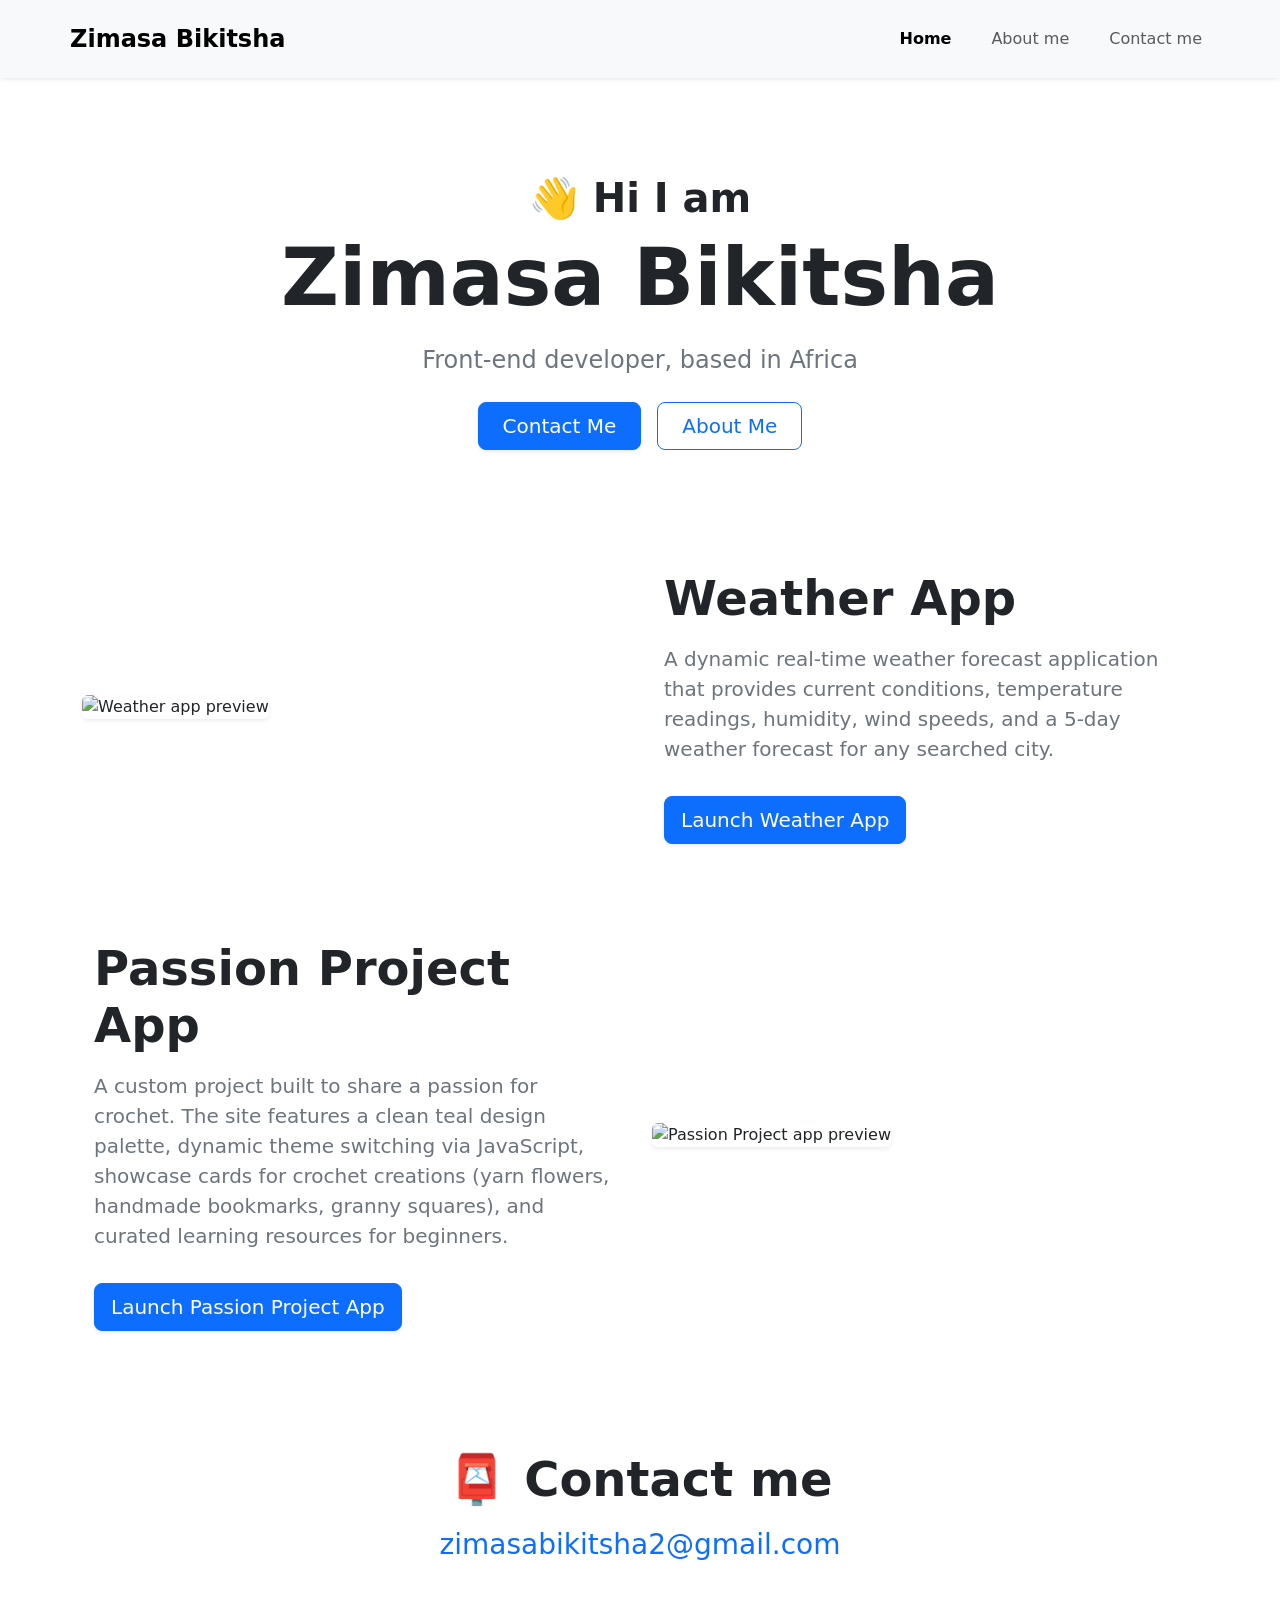
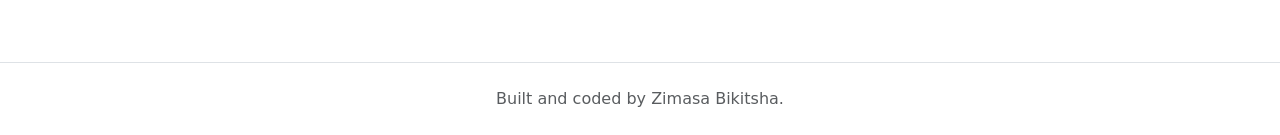
==== index.html @ f8708f34 "created index.html file" ====
<!DOCTYPE html>
<html lang="en">
  <head>
    <title>Zimasa Bikitsha - Front-End Developer</title>
    <meta charset="UTF-8" />
    <meta name="viewport" content="width=device-width, initial-scale=1.0" />
    <link
      href="https://cdn.jsdelivr.net/npm/bootstrap@5.3.2/dist/css/bootstrap.min.css"
      rel="stylesheet"
    />
    <link href="src/style.css" rel="stylesheet" type="text/css" />
  </head>

  <body>
    <header class="bg-light shadow-sm">
      <nav class="navbar navbar-expand-lg navbar-light container py-3">
        <a class="navbar-brand fw-bold fs-4 me-auto" href="index.html"
          >Zimasa Bikitsha</a
        >
        <div class="navbar-nav d-flex flex-row gap-4">
          <a class="nav-link active fw-semibold" href="index.html">Home</a>
          <a class="nav-link text-muted" href="about.html">About me</a>
          <a class="nav-link text-muted" href="#contact">Contact me</a>
        </div>
      </nav>
    </header>

    <main class="container py-5">
      <section class="hero text-center py-5">
        <h2 class="display-6 fw-bold mb-2">👋 Hi I am</h2>
        <h1 class="display-1 fw-bold text-dark mb-3">Zimasa Bikitsha</h1>
        <p class="subtitle fs-4 text-secondary mb-4">
          Front-end developer, based in Africa
        </p>

        <div class="d-flex justify-content-center gap-3 mt-4">
          <a class="btn btn-primary btn-lg px-4 shadow-sm" href="#contact">
            Contact Me
          </a>
          <a class="btn btn-outline-primary btn-lg px-4" href="about.html">
            About Me
          </a>
        </div>
      </section>

      <section class="projects my-5">
        <div class="row align-items-center my-5 py-4">
          <div class="col-md-6 mb-4 mb-md-0">
            <img
              src="images/weather.png"
              alt="Weather app preview"
              class="img-fluid rounded shadow-sm"
            />
          </div>
          <div class="col-md-6 px-md-4">
            <h2 class="display-5 fw-bold mb-3">Weather App</h2>
            <p class="text-secondary lead">
              A dynamic real-time weather forecast application that provides
              current conditions, temperature readings, humidity, wind speeds,
              and a 5-day weather forecast for any searched city.
            </p>
            <a
              href="https://weatherbyvirtue.netlify.app/"
              class="btn btn-primary btn-lg mt-3 shadow-sm"
              >Launch Weather App</a
            >
          </div>
        </div>

        <div class="row align-items-center my-5 py-4 flex-md-row-reverse">
          <div class="col-md-6 mb-4 mb-md-0">
            <img
              src="images/passion.png"
              alt="Passion Project app preview"
              class="img-fluid rounded shadow-sm"
            />
          </div>
          <div class="col-md-6 px-md-4">
            <h2 class="display-5 fw-bold mb-3">Passion Project App</h2>
            <p class="text-secondary lead">
              A custom project built to share a passion for crochet. The site
              features a clean teal design palette, dynamic theme switching via
              JavaScript, showcase cards for crochet creations (yarn flowers,
              handmade bookmarks, granny squares), and curated learning
              resources for beginners.
            </p>
            <a
              href="https://www.shecodes.io/projects/2812977"
              class="btn btn-primary btn-lg mt-3 shadow-sm"
              >Launch Passion Project App</a
            >
          </div>
        </div>
      </section>

      <!-- Contact Section -->
      <section id="contact" class="contact-section text-center py-5">
        <h2 class="display-5 fw-bold mb-3">📮 Contact me</h2>
        <a
          class="email-link fs-3 text-decoration-none"
          href="mailto:zimasabikitsha2@gmail.com"
        >
          zimasabikitsha2@gmail.com
        </a>
      </section>
    </main>

    <footer class="text-center py-4 border-top">
      <p class="text-muted m-0">Built and coded by Zimasa Bikitsha.</p>
    </footer>
  </body>
</html>
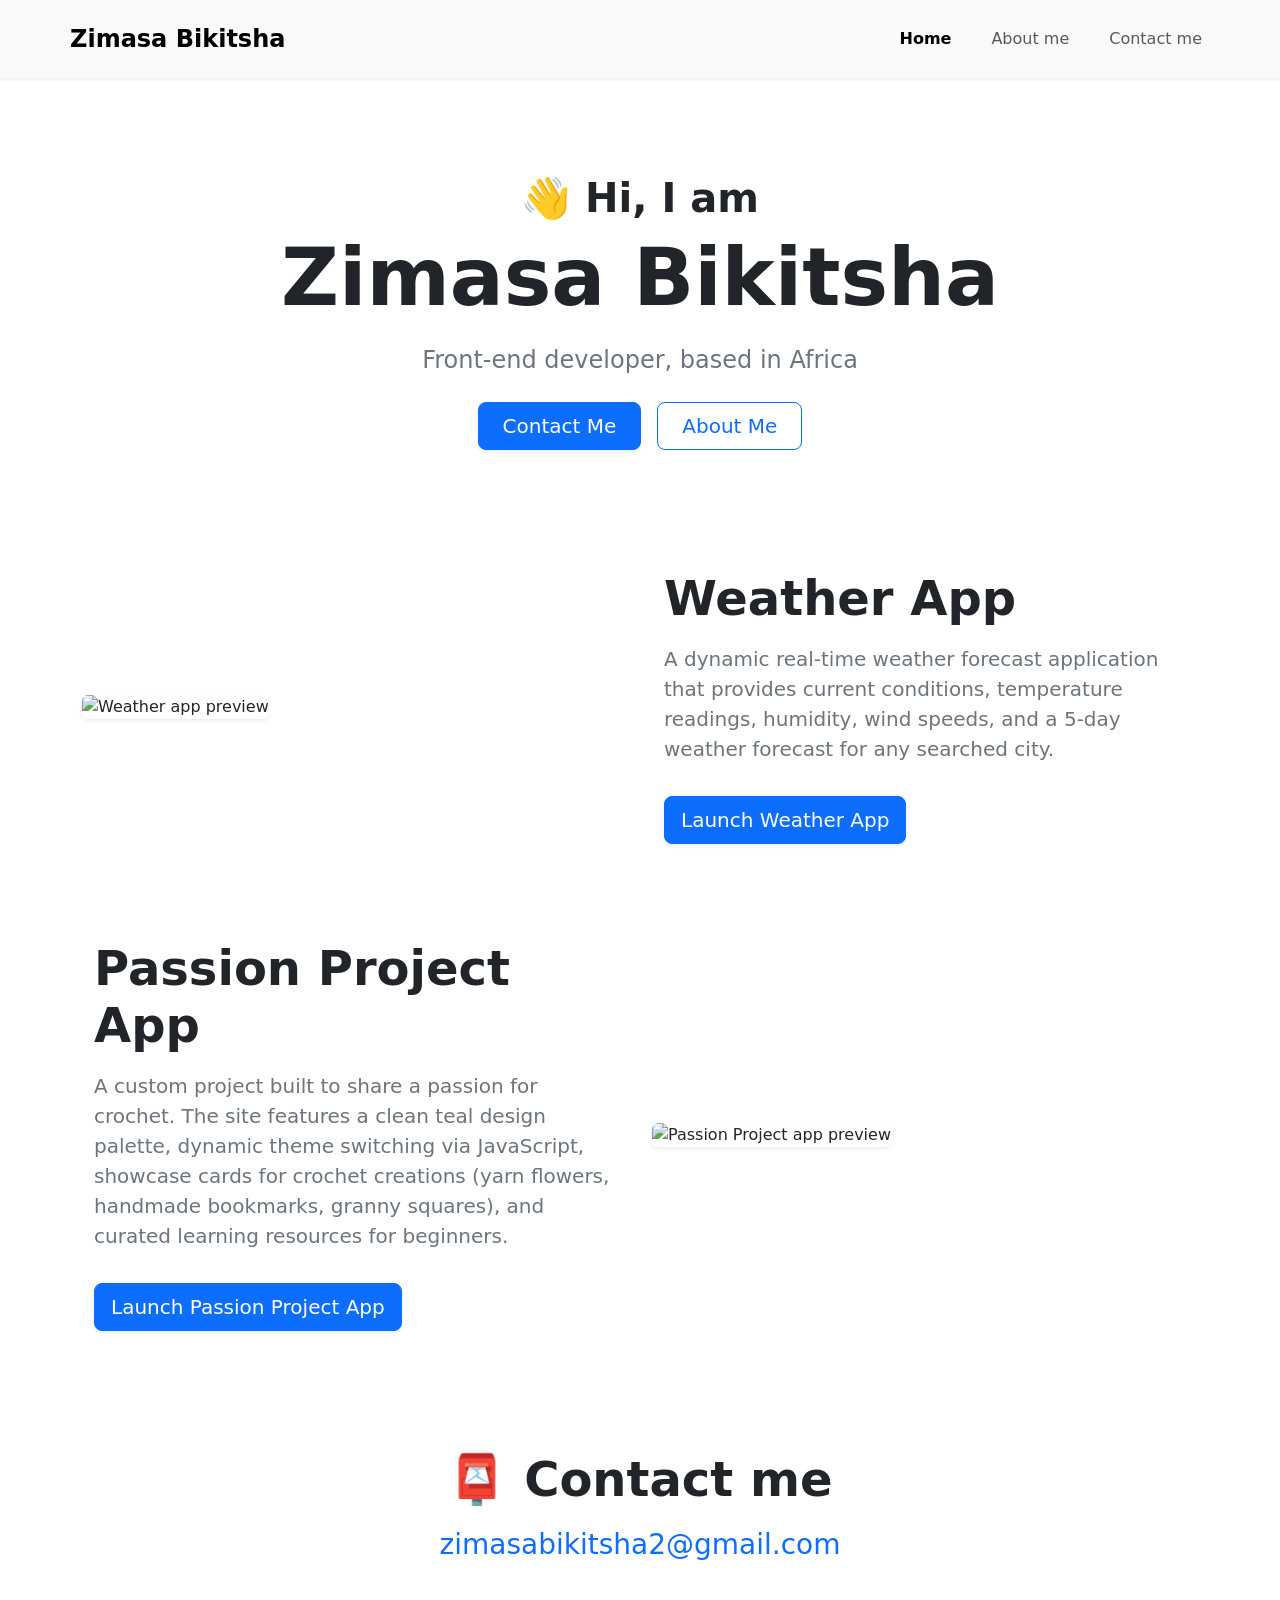
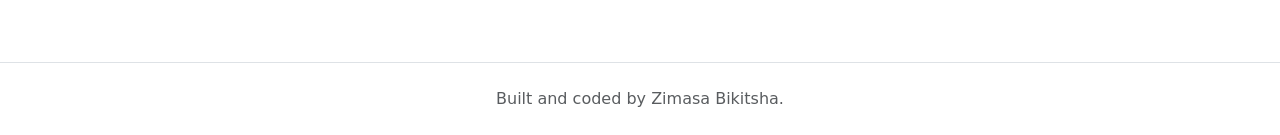
==== commit b58946c5: "Changed h2" ====
--- a/index.html
+++ b/index.html
@@ -27,7 +27,7 @@
 
     <main class="container py-5">
       <section class="hero text-center py-5">
-        <h2 class="display-6 fw-bold mb-2">👋 Hi I am</h2>
+        <h2 class="display-6 fw-bold mb-2">👋 Hi, I am</h2>
         <h1 class="display-1 fw-bold text-dark mb-3">Zimasa Bikitsha</h1>
         <p class="subtitle fs-4 text-secondary mb-4">
           Front-end developer, based in Africa
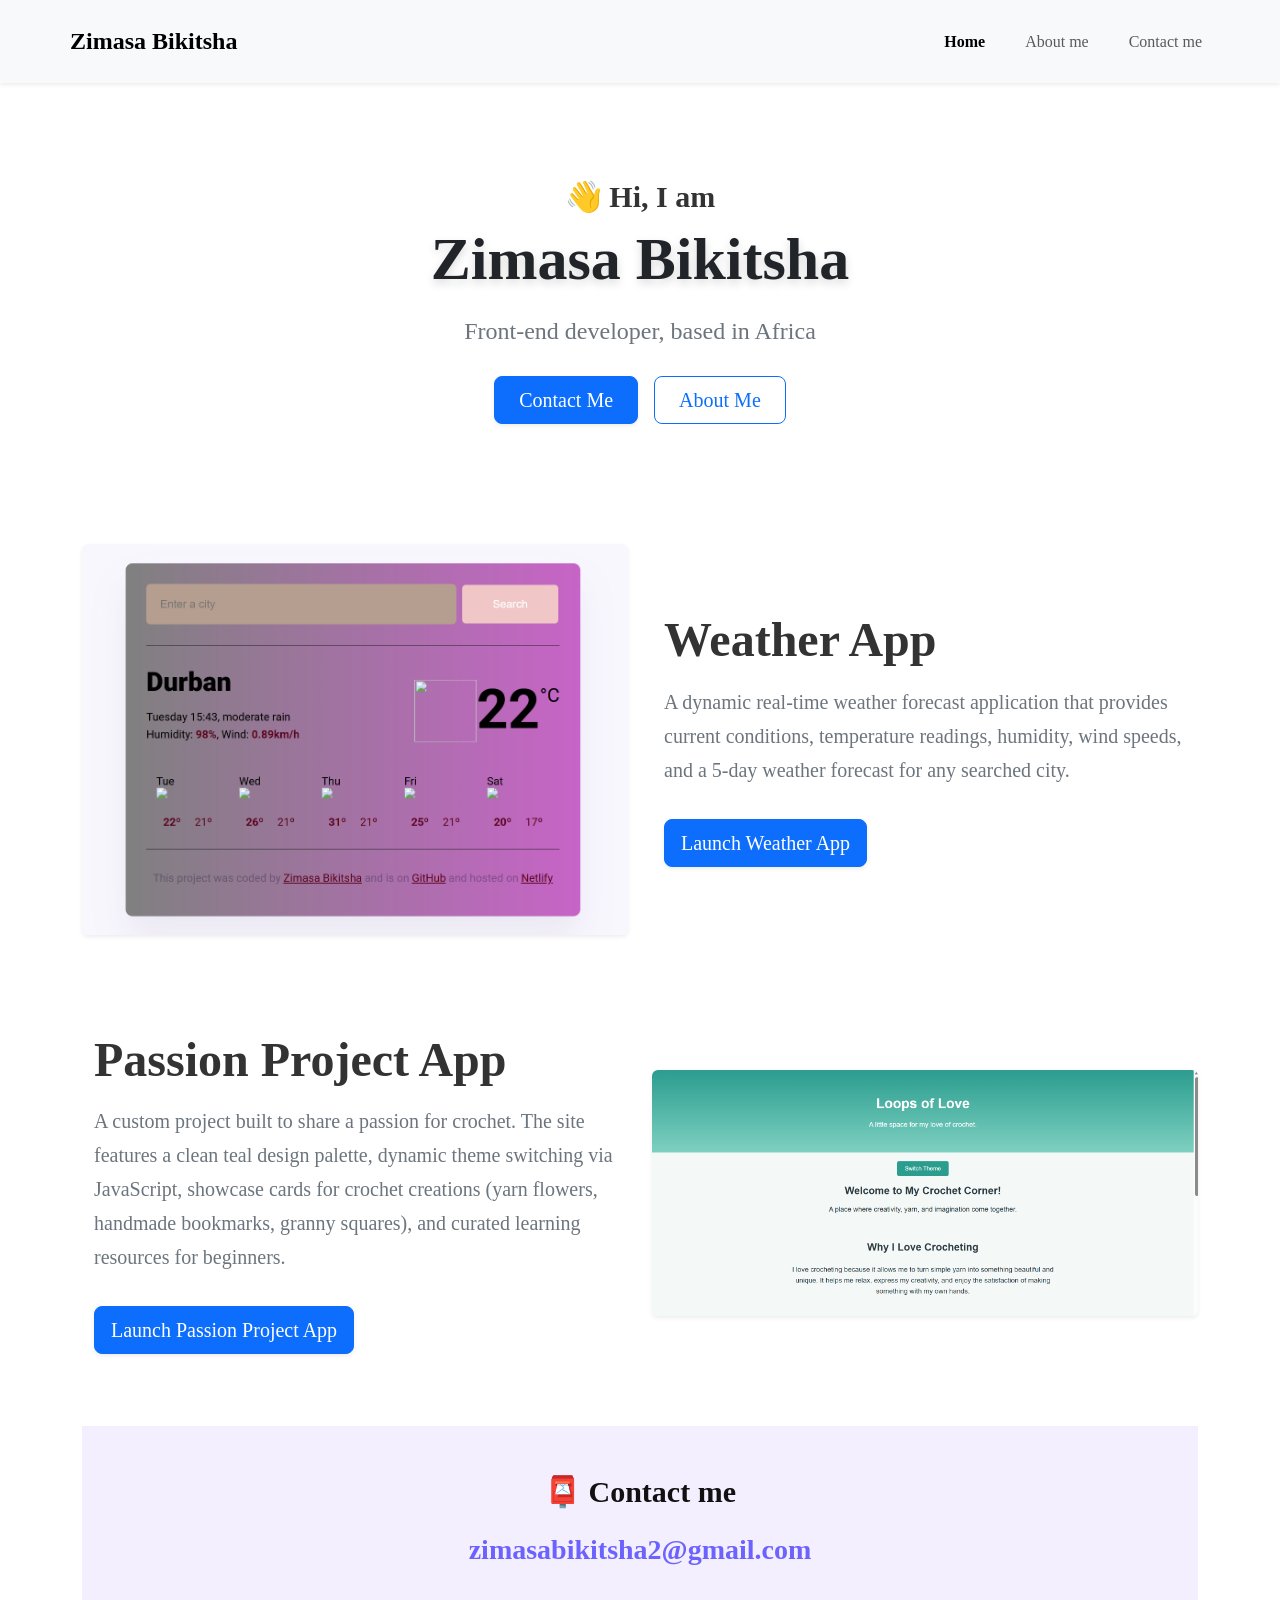
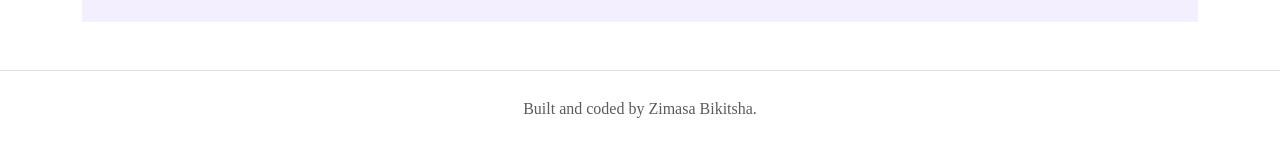
==== commit e9b9abb3: "edit index.html" ====
--- a/index.html
+++ b/index.html
@@ -4,6 +4,16 @@
     <title>Zimasa Bikitsha - Front-End Developer</title>
     <meta charset="UTF-8" />
     <meta name="viewport" content="width=device-width, initial-scale=1.0" />
+    <meta
+      name="description"
+      content="Explore the portfolio of Zimasa Bikitsha, an aspiring front-end developer based in Johannesburg, South Africa. Discover web development projects and skills."
+    />
+
+    <meta name="author" content="Zimasa Bikitsha" />
+    <meta
+      name="robots"
+      content="index, follow"
+    />
     <link
       href="https://cdn.jsdelivr.net/npm/bootstrap@5.3.2/dist/css/bootstrap.min.css"
       rel="stylesheet"
@@ -17,17 +27,24 @@
         <a class="navbar-brand fw-bold fs-4 me-auto" href="index.html"
           >Zimasa Bikitsha</a
         >
-        <div class="navbar-nav d-flex flex-row gap-4">
-          <a class="nav-link active fw-semibold" href="index.html">Home</a>
+      
+        <button class="navbar-toggler" type="button" data-bs-toggle="collapse" data-bs-target="#mainNavigation"aria-controls="mainNavigation"
+          aria-expanded="false"
+          aria-label="Toggle navigation">
+          <span class="navbar-toggler-icon"></span>
+        </button>
+        <div class="collapse navbar-collapse justify-content-end" id="mainNavigation">
+          <div class="navbar-nav gap-lg-4">
+          <a class="nav-link active fw-semibold" aria-current="page" href="index.html">Home</a>
           <a class="nav-link text-muted" href="about.html">About me</a>
           <a class="nav-link text-muted" href="#contact">Contact me</a>
         </div>
       </nav>
     </header>
 
-    <main class="container py-5">
+    <main class="container py-4 py-md-5">
       <section class="hero text-center py-5">
-        <h2 class="display-6 fw-bold mb-2">👋 Hi, I am</h2>
+        <h2 class="h3 fw-bold mb-2">👋 Hi, I am</h2>
         <h1 class="display-1 fw-bold text-dark mb-3">Zimasa Bikitsha</h1>
         <p class="subtitle fs-4 text-secondary mb-4">
           Front-end developer, based in Africa
--- a/src/style.css
+++ b/src/style.css
@@ -0,0 +1,233 @@
+:root {
+  --primary-color: #6c63ff;
+  --secondary-color: #ff6584;
+  --tertiary-color: #2a9d8f;
+  --background-color: #ffffff;
+  --card-background: #f4efff;
+  --page-shadow: 0 4px 10px rgba(0, 0, 0, 0.15);
+}
+
+
+* {
+  box-sizing: border-box;
+}
+
+body {
+  margin: 0;
+  background-color: var(--background-color);
+  font-family: Georgia, serif;
+  color: #333333;
+  line-height: 1.7;
+}
+
+
+
+.navigation {
+  display: flex;
+  justify-content: flex-end;
+  gap: 30px;
+  padding: 20px 8%;
+}
+
+.navigation a {
+  color: var(--primary-color);
+  text-decoration: none;
+  font-weight: bold;
+}
+
+.navigation a:hover {
+  color: var(--secondary-color);
+  text-decoration: underline;
+}
+
+
+.hero,
+.about-hero {
+  text-align: center;
+  padding: 60px 20px;
+}
+
+.hero h2 {
+  font-size: 30px;
+  margin-bottom: 5px;
+}
+
+.hero h1,
+.about-hero h1 {
+  font-size: clamp(35px, 6vw, 60px);
+  color: #111111;
+  margin: 0;
+  text-shadow: var(--page-shadow);
+}
+
+.subtitle {
+  color: #555555;
+  font-size: 19px;
+}
+
+
+.introduction,
+.skills,
+.about-content {
+  max-width: 1100px;
+  margin: 0 auto;
+  padding: 25px;
+}
+
+.introduction h2,
+.skills h2 {
+  text-align: center;
+  font-size: 28px;
+  color: var(--primary-color);
+  margin-bottom: 30px;
+}
+
+
+.card-container,
+.about-content {
+  display: flex;
+  justify-content: space-evenly;
+  gap: 25px;
+  align-items: stretch;
+}
+
+
+.info-card {
+  flex: 1;
+  border: 1px solid #e0d6f5;
+  border-radius: 8px;
+  background-color: var(--card-background);
+  padding: 25px;
+  box-shadow: var(--page-shadow);
+}
+
+.info-card h2,
+.info-card h3 {
+  color: var(--primary-color);
+  text-align: center;
+}
+
+.info-card p {
+  text-align: left;
+}
+
+
+.skill-list {
+  display: flex;
+  justify-content: space-evenly;
+  flex-wrap: wrap;
+  gap: 15px;
+}
+
+.skill-list span {
+  background-color: var(--tertiary-color);
+  color: white;
+  padding: 10px 18px;
+  border-radius: 5px;
+}
+
+
+.contact-section {
+  text-align: center;
+  background-color: var(--card-background);
+  padding: 45px 20px;
+  margin-top: 40px;
+}
+
+.contact-section h2 {
+  font-size: 30px;
+  color: #111111;
+}
+
+.contact-section p {
+  max-width: 650px;
+  margin: 15px auto;
+}
+
+
+.email-link {
+  color: var(--primary-color);
+  font-size: 20px;
+  font-weight: bold;
+}
+
+.email-link:visited {
+  color: #7041a6;
+}
+
+.email-link:hover {
+  color: var(--secondary-color);
+}
+
+
+.back-link {
+  text-align: center;
+  margin: 35px;
+}
+
+.back-link a {
+  color: var(--primary-color);
+  text-decoration: none;
+}
+
+.back-link a:hover {
+  color: var(--secondary-color);
+  text-decoration: underline;
+}
+
+
+footer {
+  text-align: center;
+  padding: 20px;
+}
+
+footer a {
+  color: var(--primary-color);
+}
+
+
+@media (max-width: 700px) {
+
+  .navigation {
+    justify-content: center;
+    gap: 20px;
+    padding: 15px;
+  }
+
+  .hero,
+  .about-hero {
+    padding: 35px 15px;
+  }
+
+  .hero h2 {
+    font-size: 23px;
+  }
+
+  .subtitle {
+    font-size: 16px;
+  }
+
+  .card-container,
+  .about-content {
+    flex-direction: column;
+  }
+
+  .info-card {
+    width: 100%;
+  }
+
+  .introduction,
+  .skills,
+  .about-content {
+    padding: 15px;
+  }
+
+  .contact-section {
+    padding: 30px 15px;
+  }
+
+  .email-link {
+    font-size: 17px;
+    overflow-wrap: anywhere;
+  }
+}
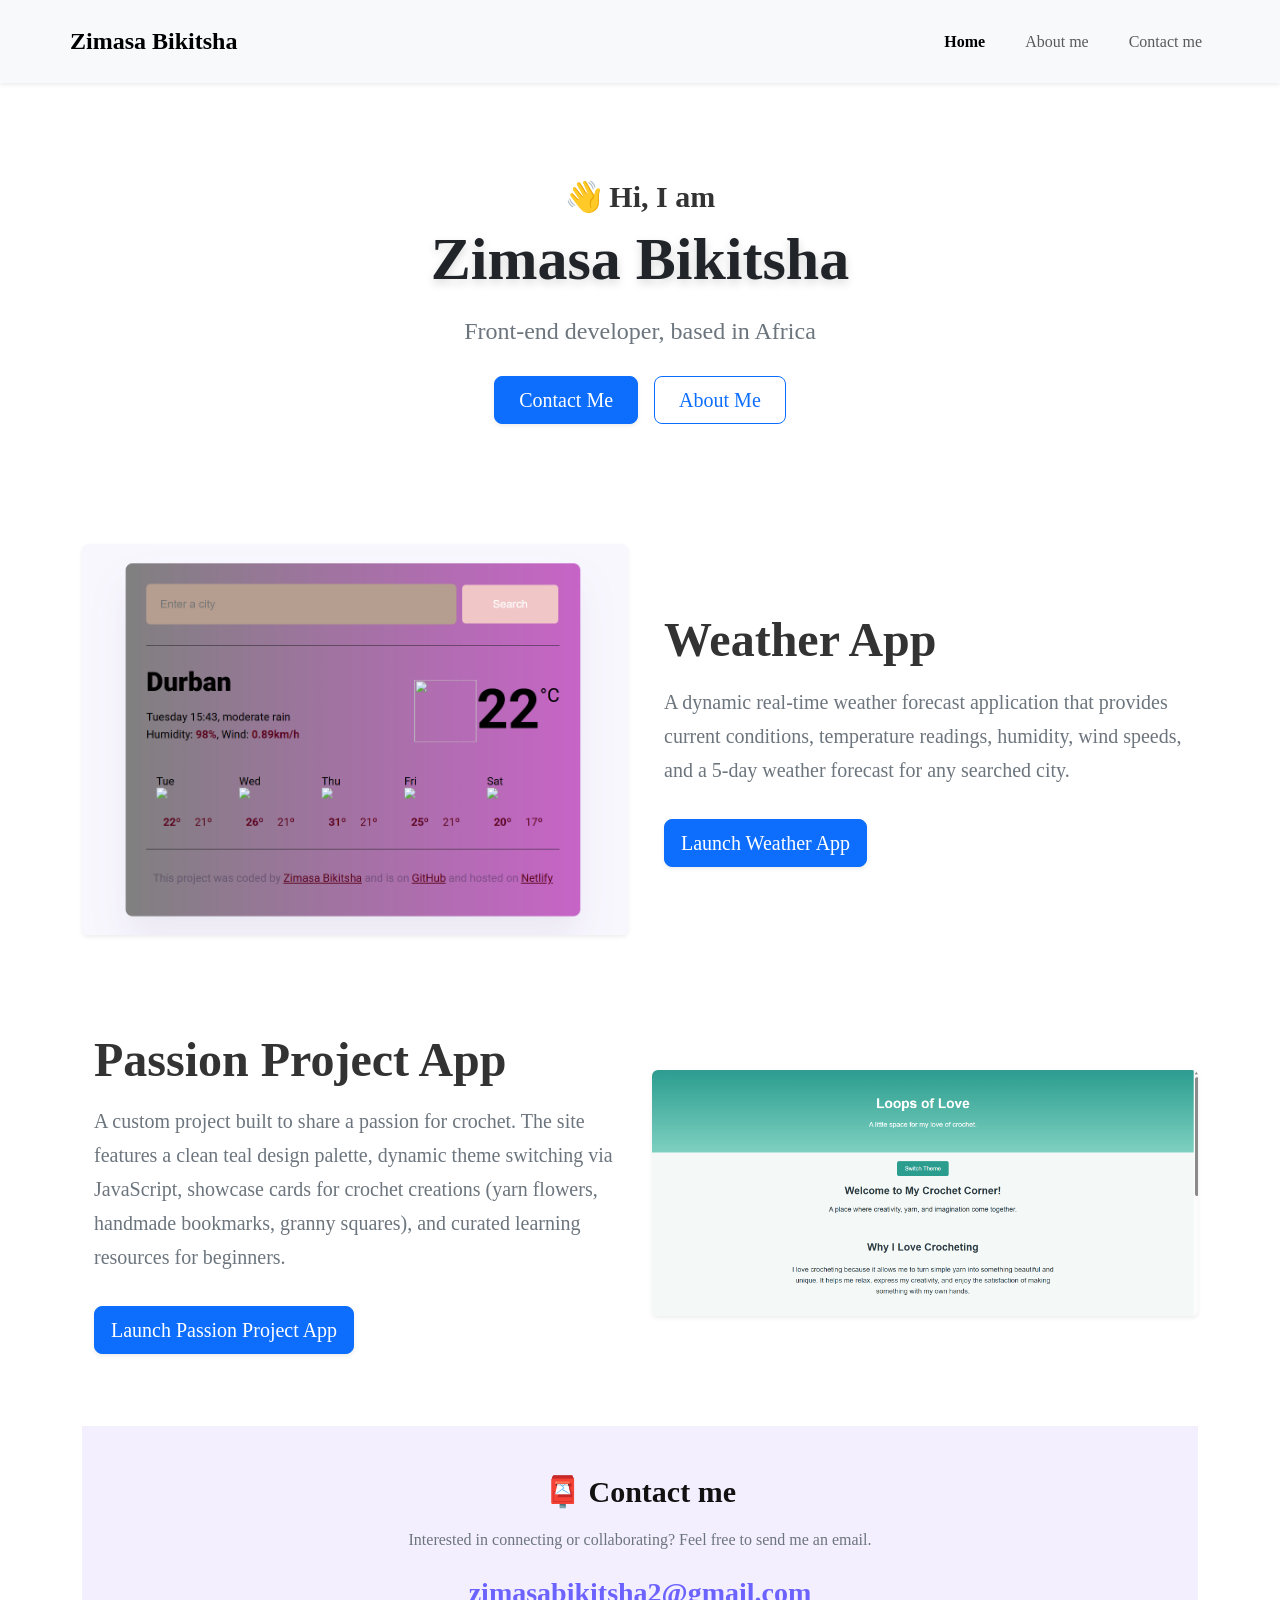
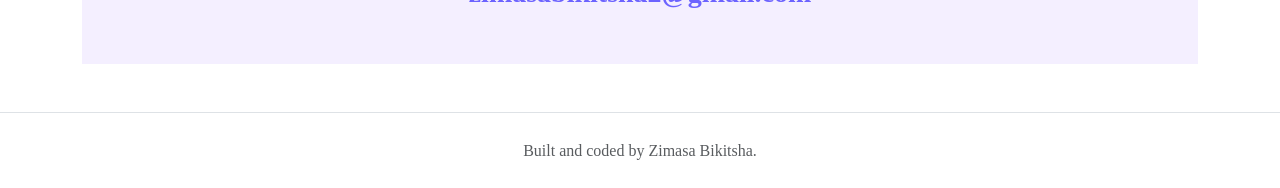
==== commit a4795560: "change index.html and about.html" ====
--- a/index.html
+++ b/index.html
@@ -1,7 +1,7 @@
 <!DOCTYPE html>
 <html lang="en">
   <head>
-    <title>Zimasa Bikitsha - Front-End Developer</title>
+    <title>Zimasa Bikitsha - Front-end Developer</title>
     <meta charset="UTF-8" />
     <meta name="viewport" content="width=device-width, initial-scale=1.0" />
     <meta
@@ -50,7 +50,7 @@
           Front-end developer, based in Africa
         </p>
 
-        <div class="d-flex justify-content-center gap-3 mt-4">
+        <div class=" hero-buttons d-flex justify-content-center flex-wrap gap-3 mt-4">
           <a class="btn btn-primary btn-lg px-4 shadow-sm" href="#contact">
             Contact Me
           </a>
@@ -60,13 +60,13 @@
         </div>
       </section>
 
-      <section class="projects my-5">
+      <section class="projects my-5" aria-label="Projects Section">
         <div class="row align-items-center my-5 py-4">
           <div class="col-md-6 mb-4 mb-md-0">
             <img
               src="images/weather.png"
               alt="Weather app preview"
-              class="img-fluid rounded shadow-sm"
+              class="img-fluid rounded shadow-sm project-image" loading="lazy"
             />
           </div>
           <div class="col-md-6 px-md-4">
@@ -79,6 +79,8 @@
             <a
               href="https://weatherbyvirtue.netlify.app/"
               class="btn btn-primary btn-lg mt-3 shadow-sm"
+              target="_blank"
+              rel="noopener noreferrer"
               >Launch Weather App</a
             >
           </div>
@@ -89,7 +91,7 @@
             <img
               src="images/passion.png"
               alt="Passion Project app preview"
-              class="img-fluid rounded shadow-sm"
+              class="img-fluid rounded shadow-sm project-image" loading="lazy"
             />
           </div>
           <div class="col-md-6 px-md-4">
@@ -104,15 +106,17 @@
             <a
               href="https://www.shecodes.io/projects/2812977"
               class="btn btn-primary btn-lg mt-3 shadow-sm"
+              target="_blank"
+              rel="noopener noreferrer"
               >Launch Passion Project App</a
             >
           </div>
         </div>
       </section>
 
-      <!-- Contact Section -->
       <section id="contact" class="contact-section text-center py-5">
         <h2 class="display-5 fw-bold mb-3">📮 Contact me</h2>
+        <p class="text-secondary">Interested in connecting or collaborating? Feel free to send me an email.</p>
         <a
           class="email-link fs-3 text-decoration-none"
           href="mailto:zimasabikitsha2@gmail.com"
@@ -125,5 +129,8 @@
     <footer class="text-center py-4 border-top">
       <p class="text-muted m-0">Built and coded by Zimasa Bikitsha.</p>
     </footer>
+    <script
+      src="https://cdn.jsdelivr.net/npm/bootstrap@5.3.2/dist/js/bootstrap.bundle.min.js"
+    ></script>
   </body>
 </html>
